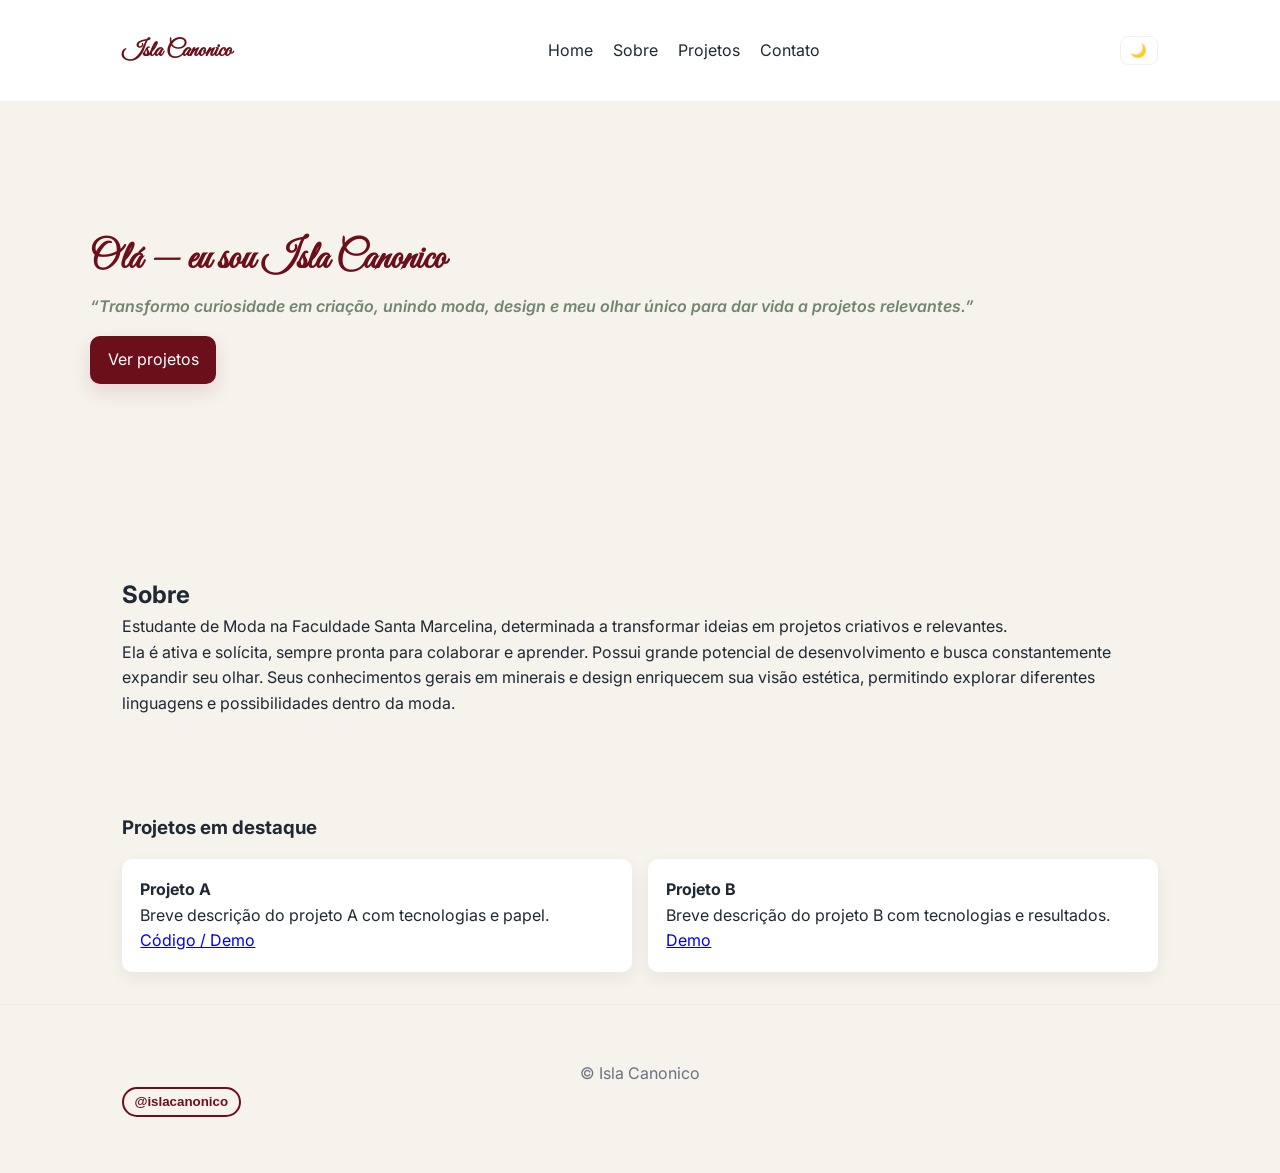
==== index.html @ e11f0430 "Move bio to Home only; remove bio from About" ====
<!doctype html>
<html lang="pt-BR">
<head>
  <meta charset="utf-8" />
  <meta name="viewport" content="width=device-width,initial-scale=1" />
  <title>Isla Canonico — Portfólio</title>
  <meta name="description" content="Portfólio de Isla Canonico — desenvolvo interfaces elegantes e experiências digitais." />
  <!-- Google Fonts: Great Vibes (titles) + Inter (body) -->
  <link rel="preconnect" href="https://fonts.googleapis.com">
  <link rel="preconnect" href="https://fonts.gstatic.com" crossorigin>
  <link href="https://fonts.googleapis.com/css2?family=Great+Vibes&family=Inter:wght@300;400;600;700&display=swap" rel="stylesheet">
  <link rel="icon" href="/assets/images/favicon.svg" type="image/svg+xml">
  <link rel="stylesheet" href="css/style.css" />
</head>
<body>
  <header class="site-header">
    <div class="container">
      <h1 class="logo"><span class="brand-title">Isla Canonico</span></h1>
      <nav class="site-nav">
        <a href="index.html">Home</a>
        <a href="about.html">Sobre</a>
        <a href="projects.html">Projetos</a>
        <a href="contact.html">Contato</a>
      </nav>
      <div class="header-actions">
        <button id="theme-toggle" class="theme-toggle" aria-label="Alternar tema">🌙</button>
      </div>
    </div>
  </header>

  <main>
    <section class="hero section-bg--home">
      <div class="container hero-inner">
        <h2 class="hero-title">Olá — eu sou Isla Canonico</h2>
        <p class="hero-tagline">“Transformo curiosidade em criação, unindo moda, design e meu olhar único para dar vida a projetos relevantes.”</p>
        <a class="btn-primary" href="projects.html">Ver projetos</a>
      </div>
    </section>

    <!-- Bio moved to Home only -->
    <section class="home-bio container">
      <div class="about-inner">
        <h2>Sobre</h2>
        <p>Estudante de Moda na Faculdade Santa Marcelina, determinada a transformar ideias em projetos criativos e relevantes.</p>
        <p>Ela é ativa e solícita, sempre pronta para colaborar e aprender. Possui grande potencial de desenvolvimento e busca constantemente expandir seu olhar. Seus conhecimentos gerais em minerais e design enriquecem sua visão estética, permitindo explorar diferentes linguagens e possibilidades dentro da moda.</p>
      </div>
    </section>

    <section id="featured" class="container">
      <h3>Projetos em destaque</h3>
      <div class="grid">
        <article class="card">
          <h4>Projeto A</h4>
          <p>Breve descrição do projeto A com tecnologias e papel.</p>
          <p><a href="#">Código / Demo</a></p>
        </article>
        <article class="card">
          <h4>Projeto B</h4>
          <p>Breve descrição do projeto B com tecnologias e resultados.</p>
          <p><a href="#">Demo</a></p>
        </article>
      </div>
    </section>

  </main>

  <footer class="site-footer">
    <div class="container footer-inner">
      <div class="footer-left">
        <p>© Isla Canonico</p>
      </div>
      <div class="footer-right socials">
        <button class="ig-btn" data-username="islacanonico" aria-label="Abrir Instagram de Isla Canonico">@islacanonico</button>
      </div>
    </div>
  </footer>

  <div id="ig-toast" class="ig-toast" aria-hidden="true">Abrindo Instagram…</div>
  <script src="assets/js/ig-open.js"></script>
  <script src="assets/js/theme.js"></script>
</body>
</html>
---- css/style.css ----
/* Global styles for portfolio — paleta bordô, fontes Great Vibes (titles) + Inter (body) */
:root{
  --color-primary:#6B0F1A;        /* bordô principal */
  --color-primary-dark:#4D0A13;
  --color-primary-light:#8E2430;
  --color-accent:#C9A57A;         /* sepia warm */
  --color-sage:#8A9A7F;          /* plaid green (light) */
  --color-plaid-green:#71866E;   /* nova variação do verde extraído do xadrez */
  --color-olive:#6B7A63;
  --color-bg:#F6F2EC;            /* ivory */
  --color-card:#FFFFFF;
  --color-text:#1F2933;          /* charcoal */
  --radius:10px;
  --max-width:1100px;
  --transition:200ms ease;
}
/* dark theme variables (applied when .dark on html or body) */
.dark{
  --color-bg: #0B1113;
  --color-card: #0F1720;
  --color-text: #E8ECEB;
  --color-primary: #8E2430; /* slightly lighter bordô for contrast on dark */
}
*{box-sizing:border-box;margin:0;padding:0}
html,body{height:100%}
body{font-family:Inter,system-ui,Arial,sans-serif;background:var(--color-bg);color:var(--color-text);line-height:1.6;transition:background 220ms ease,color 220ms ease}
.container{max-width:var(--max-width);margin:0 auto;padding:2rem}
.site-header{background:var(--color-card);border-bottom:1px solid rgba(31,41,51,.06);transition:background 220ms ease}
.site-header .container{display:flex;align-items:center;justify-content:space-between}
.logo{font-size:1.15rem}
.brand-title{font-family:'Great Vibes', cursive;font-size:1.45rem;color:var(--color-primary);transition:color 220ms ease}
.site-nav a{margin-left:1rem;color:var(--color-text);text-decoration:none;position:relative;transition:color 180ms ease}
.site-nav a::after{content:'';position:absolute;left:0;bottom:-6px;width:0;height:2px;background:var(--color-primary);transition:width 180ms ease}
.site-nav a:hover::after{width:100%}
.header-actions{display:flex;align-items:center;gap:.6rem}
.theme-toggle{background:transparent;border:1px solid rgba(0,0,0,.06);padding:.35rem .6rem;border-radius:8px;cursor:pointer}
.theme-toggle:hover{transform:translateY(-2px)}
.hero{padding:4rem 0;text-align:left}
.hero-inner{padding:4rem 0}
.hero-title{font-family:'Great Vibes',cursive;font-size:2.35rem;margin-bottom:.25rem;color:var(--color-primary)}
.hero-lead{max-width:58ch;color:rgba(31,41,51,.9);margin-bottom:1rem}
.hero-tagline{font-style:italic;color:var(--color-plaid-green);margin-bottom:1rem;font-weight:600}
.btn-primary{background:var(--color-primary);color:#fff;padding:.7rem 1.1rem;border-radius:10px;border:0;cursor:pointer;transition:background var(--transition),transform var(--transition);display:inline-block;text-decoration:none;box-shadow:0 8px 20px rgba(107,15,26,.12)}
.btn-primary:hover{background:var(--color-primary-dark);transform:translateY(-2px)}
.about-inner, .projects-list, .contact-inner{padding:2rem 0}
.grid{display:grid;grid-template-columns:repeat(auto-fit,minmax(220px,1fr));gap:1rem;margin-top:1rem}
.card{background:var(--color-card);padding:1.15rem;border-radius:var(--radius);box-shadow:0 6px 18px rgba(15,23,35,.06);transition:transform 220ms ease,box-shadow 220ms ease}
.card:hover{transform:translateY(-6px);box-shadow:0 18px 36px rgba(15,23,35,.12)}
.site-footer{padding:1.5rem 0;text-align:center;color:#6b7280;border-top:1px solid rgba(31,41,51,.04)}

/* Social / Instagram button */
.socials{display:flex;align-items:center;gap:0.75rem}
.ig-btn{background:transparent;border:2px solid var(--color-primary);color:var(--color-primary);padding:.35rem .65rem;border-radius:999px;font-weight:600;cursor:pointer;transition:all var(--transition)}
.ig-btn:hover{background:var(--color-primary);color:#fff;transform:translateY(-2px)}
.ig-toast{position:fixed;left:50%;bottom:6%;transform:translateX(-50%) translateY(10px);background:rgba(31,41,51,.95);color:#fff;padding:.6rem 1rem;border-radius:999px;opacity:0;pointer-events:none;transition:opacity 180ms ease,transform 180ms ease}
.ig-toast.show{opacity:1;transform:translateX(-50%) translateY(0)}

/* Backgrounds mapped to pages */
.section-bg--home{
  background-image:
    linear-gradient(rgba(246,242,236,0.72), rgba(246,242,236,0.72)),
    url('assets/images/xadrez.jpg');
  background-size:cover;
  background-position:center;
}
.section-bg--about{
  background-image:
    linear-gradient(rgba(246,242,236,0.86), rgba(246,242,236,0.86)),
    url('assets/images/toile.jpg');
  background-size:cover;
  background-position:center;
}
.site-header--stripe, .site-footer--stripe{
  background-image:
    linear-gradient(rgba(255,255,255,0.92), rgba(255,255,255,0.92)),
    url('assets/images/listras.jpg');
  background-repeat:repeat-x;
  background-size:auto 48px;
  background-position:center;
}

/* Slight overlay header variant for about page */
.site-header--overlay{background:transparent;color:var(--color-text)}

@media (max-width:640px){
  .site-header .container{flex-direction:column;gap:.75rem}
  .hero-title{font-size:1.6rem}
}

/* Accessibility: reduced motion */
@media (prefers-reduced-motion:reduce){
  .btn-primary,.ig-btn,.card{transition:none;transform:none}
}
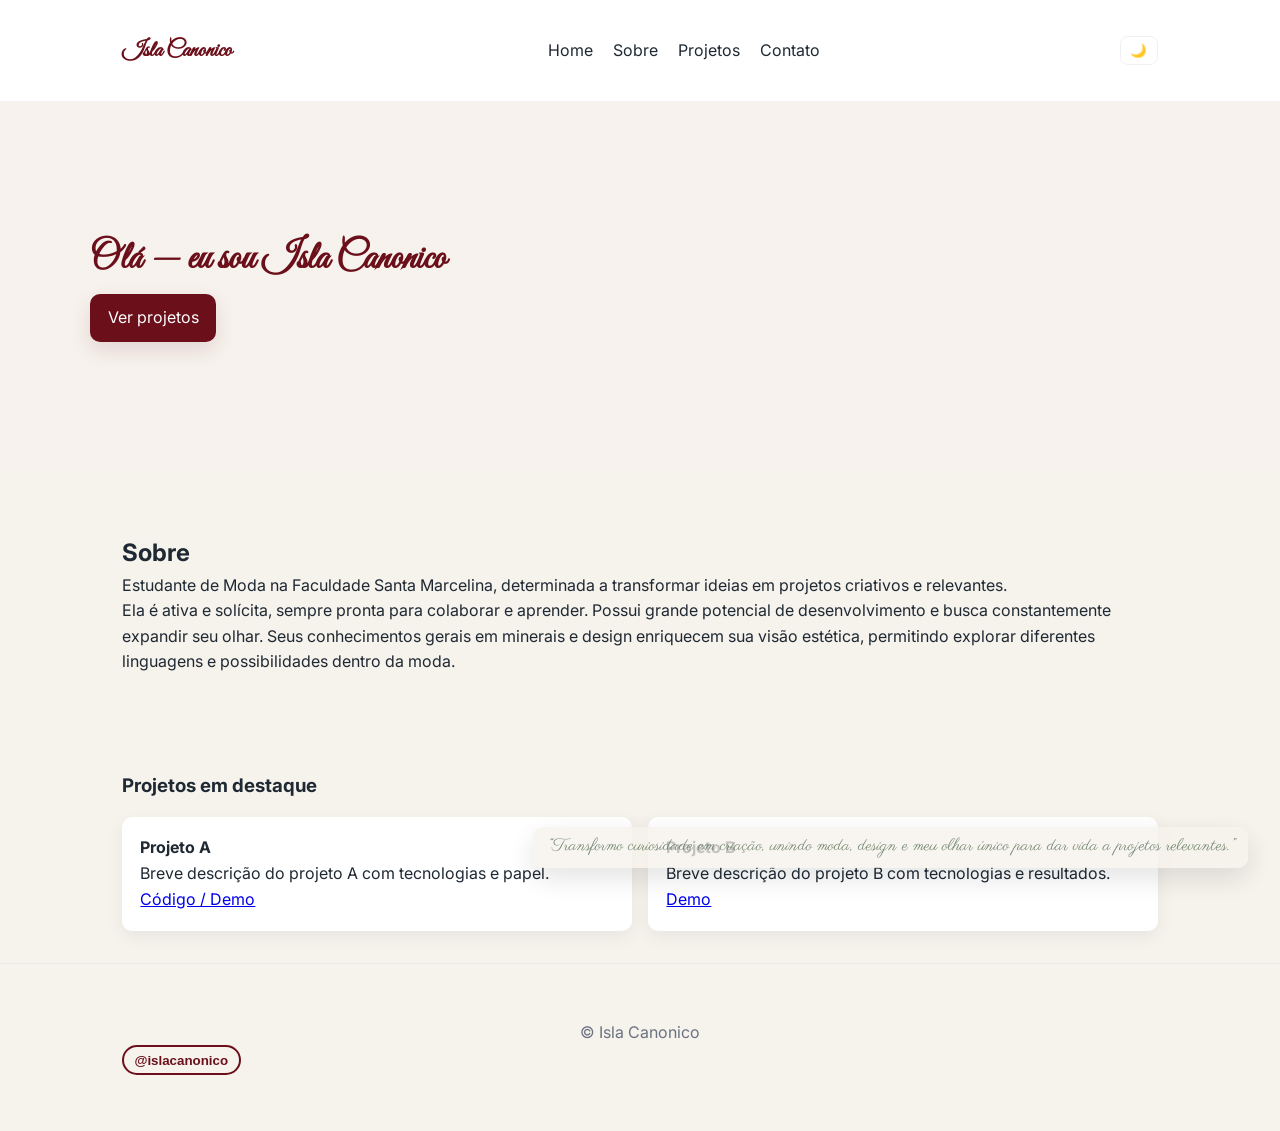
==== commit 9887f3fc: "UI: floating creative tagline (Parisienne font) on Home; update fonts and CSS" ====
--- a/index.html
+++ b/index.html
@@ -5,10 +5,10 @@
   <meta name="viewport" content="width=device-width,initial-scale=1" />
   <title>Isla Canonico — Portfólio</title>
   <meta name="description" content="Portfólio de Isla Canonico — desenvolvo interfaces elegantes e experiências digitais." />
-  <!-- Google Fonts: Great Vibes (titles) + Inter (body) -->
+  <!-- Google Fonts: Great Vibes (titles) + Parisienne (floating tagline) + Inter (body) -->
   <link rel="preconnect" href="https://fonts.googleapis.com">
   <link rel="preconnect" href="https://fonts.gstatic.com" crossorigin>
-  <link href="https://fonts.googleapis.com/css2?family=Great+Vibes&family=Inter:wght@300;400;600;700&display=swap" rel="stylesheet">
+  <link href="https://fonts.googleapis.com/css2?family=Great+Vibes&family=Parisienne&family=Inter:wght@300;400;600;700&display=swap" rel="stylesheet">
   <link rel="icon" href="/assets/images/favicon.svg" type="image/svg+xml">
   <link rel="stylesheet" href="css/style.css" />
 </head>
@@ -32,7 +32,6 @@
     <section class="hero section-bg--home">
       <div class="container hero-inner">
         <h2 class="hero-title">Olá — eu sou Isla Canonico</h2>
-        <p class="hero-tagline">“Transformo curiosidade em criação, unindo moda, design e meu olhar único para dar vida a projetos relevantes.”</p>
         <a class="btn-primary" href="projects.html">Ver projetos</a>
       </div>
     </section>
@@ -75,6 +74,9 @@
     </div>
   </footer>
 
+  <!-- Floating creative tagline only on Home -->
+  <div class="floating-tagline" aria-hidden="false">“Transformo curiosidade em criação, unindo moda, design e meu olhar único para dar vida a projetos relevantes.”</div>
+
   <div id="ig-toast" class="ig-toast" aria-hidden="true">Abrindo Instagram…</div>
   <script src="assets/js/ig-open.js"></script>
   <script src="assets/js/theme.js"></script>
--- a/css/style.css
+++ b/css/style.css
@@ -1,4 +1,4 @@
-/* Global styles for portfolio — paleta bordô, fontes Great Vibes (titles) + Inter (body) */
+/* Global styles for portfolio — paleta bordô, fontes Great Vibes (titles) + Parisienne (floating tagline) + Inter (body) */
 :root{
   --color-primary:#6B0F1A;        /* bordô principal */
   --color-primary-dark:#4D0A13;
@@ -55,6 +55,29 @@
 .ig-toast{position:fixed;left:50%;bottom:6%;transform:translateX(-50%) translateY(10px);background:rgba(31,41,51,.95);color:#fff;padding:.6rem 1rem;border-radius:999px;opacity:0;pointer-events:none;transition:opacity 180ms ease,transform 180ms ease}
 .ig-toast.show{opacity:1;transform:translateX(-50%) translateY(0)}
 
+/* Floating creative tagline (bottom-right on Home) */
+.floating-tagline{
+  position:fixed;
+  right:2rem;
+  bottom:2rem;
+  font-family:'Parisienne', cursive;
+  font-size:1.05rem;
+  color:var(--color-plaid-green);
+  background:rgba(246,242,236,0.78);
+  padding:.45rem .9rem;
+  border-radius:10px;
+  box-shadow:0 10px 30px rgba(15,23,35,.12);
+  transition:transform 260ms var(--transition),opacity 260ms ease;
+  opacity:0.98;
+  z-index:40;
+}
+.floating-tagline:hover{transform:translateY(-6px) rotate(-1deg)}
+
+/* Slightly smaller on mobile and inset so it doesn't cover content */
+@media (max-width:640px){
+  .floating-tagline{right:.85rem;bottom:1rem;font-size:.95rem;padding:.35rem .7rem;border-radius:8px}
+}
+
 /* Backgrounds mapped to pages */
 .section-bg--home{
   background-image:
@@ -89,5 +112,5 @@
 
 /* Accessibility: reduced motion */
 @media (prefers-reduced-motion:reduce){
-  .btn-primary,.ig-btn,.card{transition:none;transform:none}
+  .btn-primary,.ig-btn,.card,.floating-tagline{transition:none;transform:none}
 }
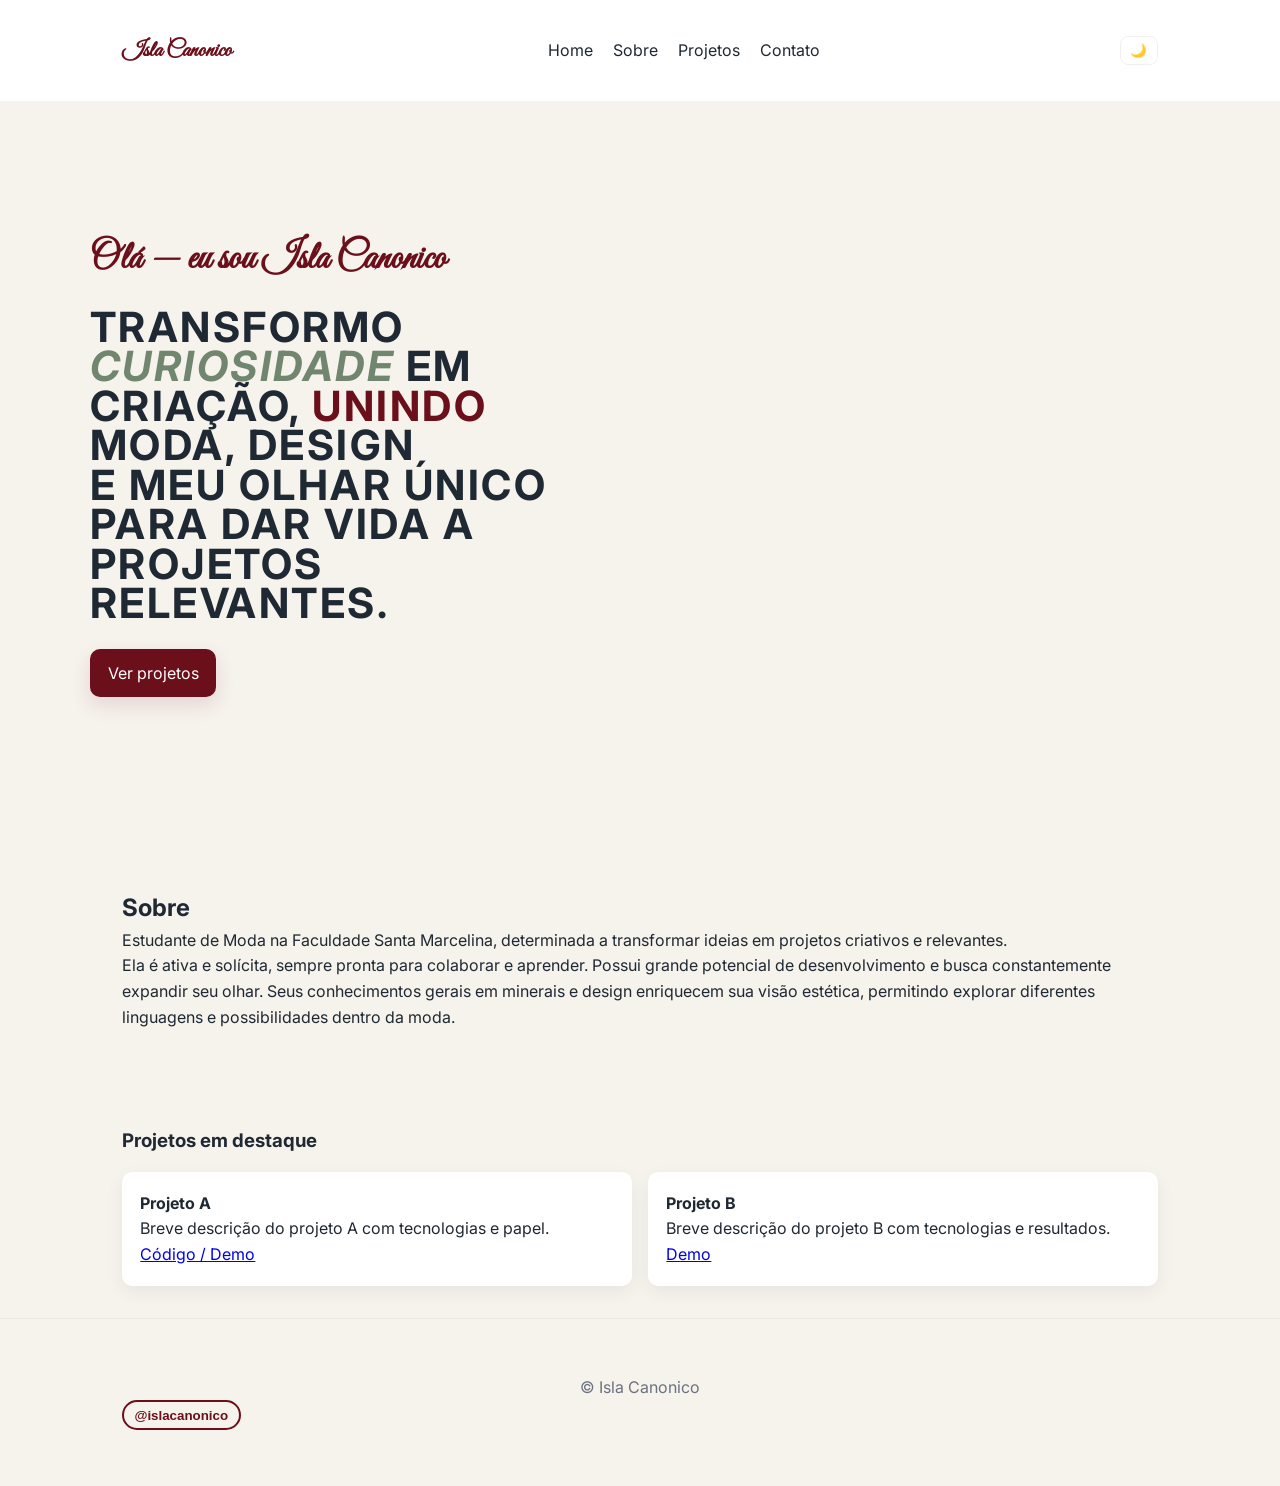
==== commit 0dd92b11: "Layout: move impact phrase into hero (stacked lines), remove floating element and style block" ====
--- a/index.html
+++ b/index.html
@@ -31,8 +31,22 @@
   <main>
     <section class="hero section-bg--home">
       <div class="container hero-inner">
-        <h2 class="hero-title">Olá — eu sou Isla Canonico</h2>
-        <a class="btn-primary" href="projects.html">Ver projetos</a>
+        <div class="hero-left">
+          <h2 class="hero-title">Olá — eu sou Isla Canonico</h2>
+
+          <!-- Impact phrase block (inline within hero, not fixed) -->
+          <div class="impact-block" aria-label="Frase de efeito">
+            <div class="impact-line">Transformo</div>
+            <div class="impact-line"><span class="impact-em">curiosidade</span> em</div>
+            <div class="impact-line">criação, <span class="impact-accent">unindo</span></div>
+            <div class="impact-line">moda, design</div>
+            <div class="impact-line">e meu olhar único</div>
+            <div class="impact-line">para dar vida a projetos</div>
+            <div class="impact-line">relevantes.</div>
+          </div>
+
+          <a class="btn-primary" href="projects.html">Ver projetos</a>
+        </div>
       </div>
     </section>
 
@@ -74,9 +88,6 @@
     </div>
   </footer>
 
-  <!-- Floating creative tagline only on Home -->
-  <div class="floating-tagline" aria-hidden="false">“Transformo curiosidade em criação, unindo moda, design e meu olhar único para dar vida a projetos relevantes.”</div>
-
   <div id="ig-toast" class="ig-toast" aria-hidden="true">Abrindo Instagram…</div>
   <script src="assets/js/ig-open.js"></script>
   <script src="assets/js/theme.js"></script>
--- a/css/style.css
+++ b/css/style.css
@@ -37,9 +37,20 @@
 .theme-toggle:hover{transform:translateY(-2px)}
 .hero{padding:4rem 0;text-align:left}
 .hero-inner{padding:4rem 0}
+.hero-left{max-width:54ch}
 .hero-title{font-family:'Great Vibes',cursive;font-size:2.35rem;margin-bottom:.25rem;color:var(--color-primary)}
 .hero-lead{max-width:58ch;color:rgba(31,41,51,.9);margin-bottom:1rem}
 .hero-tagline{font-style:italic;color:var(--color-plaid-green);margin-bottom:1rem;font-weight:600}
+
+/* Impact phrase block (stacked large lines similar to reference) */
+.impact-block{margin:1.1rem 0 1.6rem 0}
+.impact-line{font-family:Inter, system-ui, Arial, sans-serif; font-weight:700; text-transform:uppercase; letter-spacing:0.06em; line-height:0.95; font-size:clamp(1.05rem, 4vw, 2.6rem); color:var(--color-text);}
+.impact-em{color:var(--color-plaid-green); font-style:italic; font-weight:700}
+.impact-accent{color:var(--color-primary);}
+
+/* Ensure the block doesn't overflow hero or other pages */
+.section-bg--home .hero-inner{position:relative; z-index:2}
+
 .btn-primary{background:var(--color-primary);color:#fff;padding:.7rem 1.1rem;border-radius:10px;border:0;cursor:pointer;transition:background var(--transition),transform var(--transition);display:inline-block;text-decoration:none;box-shadow:0 8px 20px rgba(107,15,26,.12)}
 .btn-primary:hover{background:var(--color-primary-dark);transform:translateY(-2px)}
 .about-inner, .projects-list, .contact-inner{padding:2rem 0}
@@ -54,29 +65,6 @@
 .ig-btn:hover{background:var(--color-primary);color:#fff;transform:translateY(-2px)}
 .ig-toast{position:fixed;left:50%;bottom:6%;transform:translateX(-50%) translateY(10px);background:rgba(31,41,51,.95);color:#fff;padding:.6rem 1rem;border-radius:999px;opacity:0;pointer-events:none;transition:opacity 180ms ease,transform 180ms ease}
 .ig-toast.show{opacity:1;transform:translateX(-50%) translateY(0)}
-
-/* Floating creative tagline (bottom-right on Home) */
-.floating-tagline{
-  position:fixed;
-  right:2rem;
-  bottom:2rem;
-  font-family:'Parisienne', cursive;
-  font-size:1.05rem;
-  color:var(--color-plaid-green);
-  background:rgba(246,242,236,0.78);
-  padding:.45rem .9rem;
-  border-radius:10px;
-  box-shadow:0 10px 30px rgba(15,23,35,.12);
-  transition:transform 260ms var(--transition),opacity 260ms ease;
-  opacity:0.98;
-  z-index:40;
-}
-.floating-tagline:hover{transform:translateY(-6px) rotate(-1deg)}
-
-/* Slightly smaller on mobile and inset so it doesn't cover content */
-@media (max-width:640px){
-  .floating-tagline{right:.85rem;bottom:1rem;font-size:.95rem;padding:.35rem .7rem;border-radius:8px}
-}
 
 /* Backgrounds mapped to pages */
 .section-bg--home{
@@ -108,9 +96,10 @@
 @media (max-width:640px){
   .site-header .container{flex-direction:column;gap:.75rem}
   .hero-title{font-size:1.6rem}
+  .impact-line{font-size:1rem}
 }
 
 /* Accessibility: reduced motion */
 @media (prefers-reduced-motion:reduce){
-  .btn-primary,.ig-btn,.card,.floating-tagline{transition:none;transform:none}
+  .btn-primary,.ig-btn,.card{transition:none;transform:none}
 }
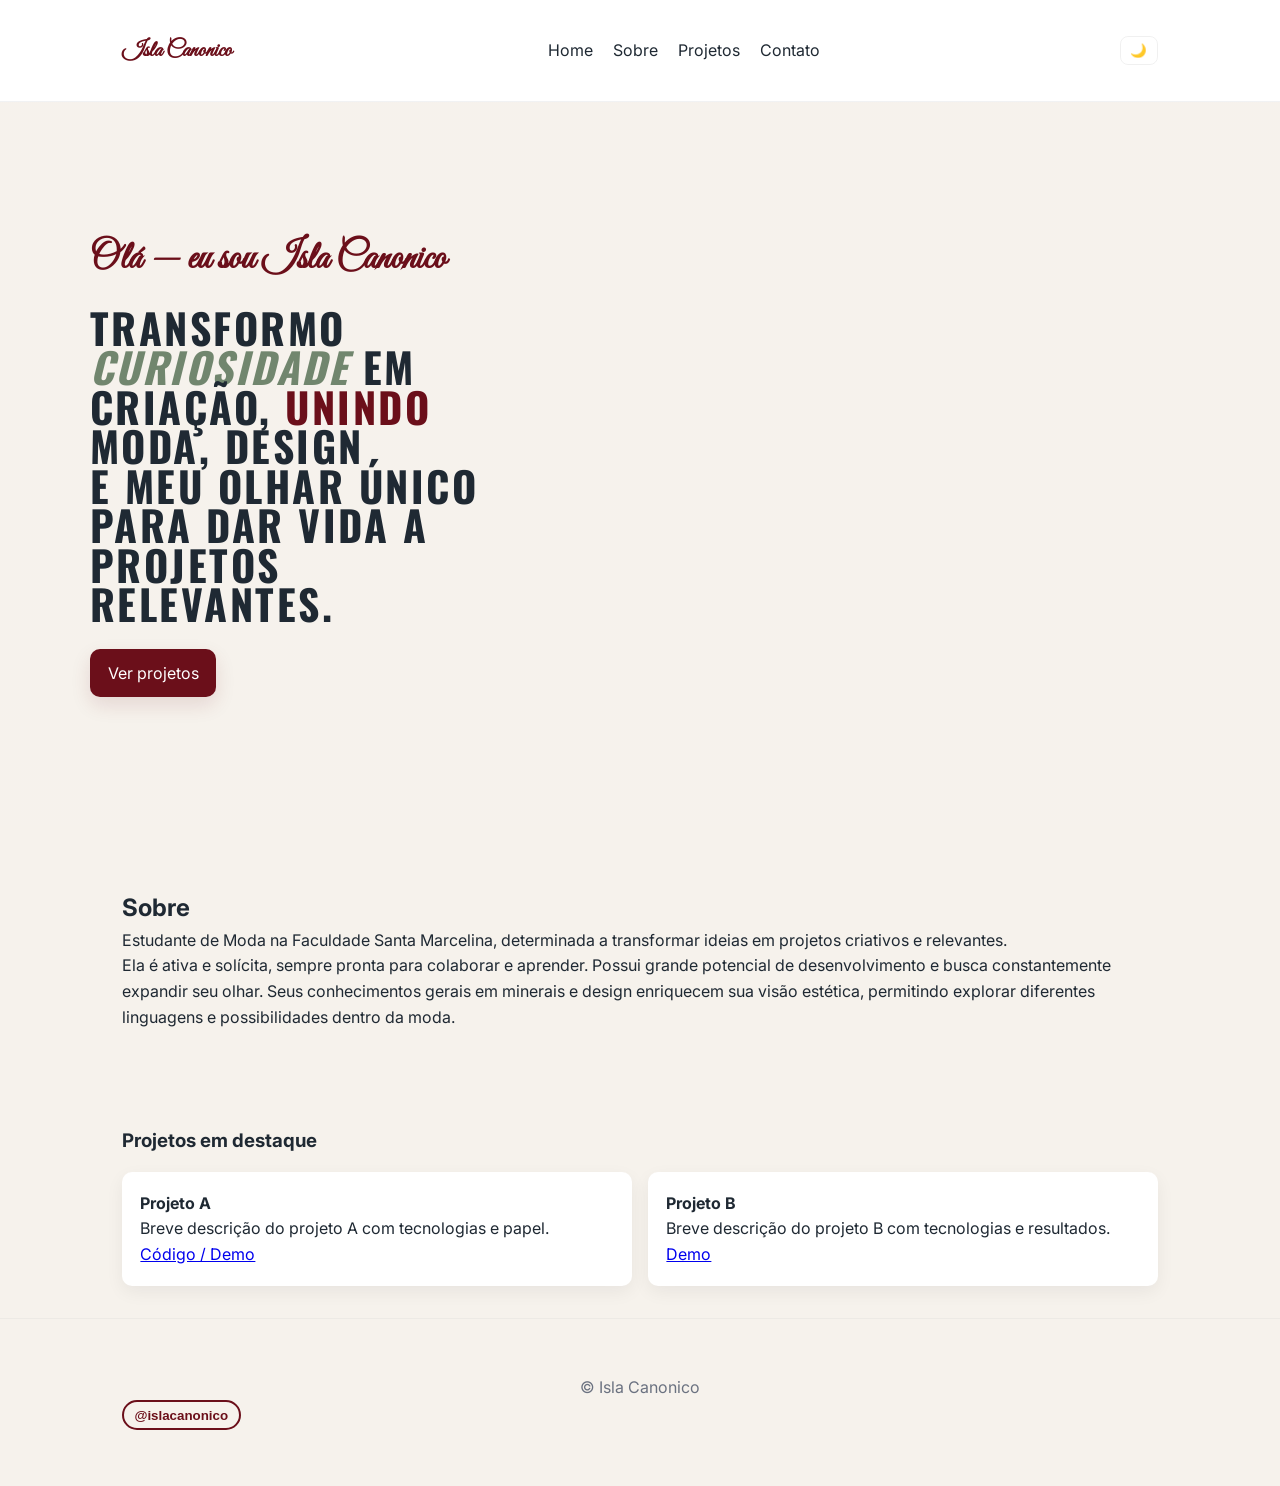
==== commit 39fc0bb3: "Add slide+fade animation for impact phrase (Oswald font + IntersectionObserver)" ====
--- a/index.html
+++ b/index.html
@@ -5,10 +5,10 @@
   <meta name="viewport" content="width=device-width,initial-scale=1" />
   <title>Isla Canonico — Portfólio</title>
   <meta name="description" content="Portfólio de Isla Canonico — desenvolvo interfaces elegantes e experiências digitais." />
-  <!-- Google Fonts: Great Vibes (titles) + Parisienne (floating tagline) + Inter (body) -->
+  <!-- Google Fonts: Great Vibes (titles) + Parisienne + Oswald (impact) + Inter (body) -->
   <link rel="preconnect" href="https://fonts.googleapis.com">
   <link rel="preconnect" href="https://fonts.gstatic.com" crossorigin>
-  <link href="https://fonts.googleapis.com/css2?family=Great+Vibes&family=Parisienne&family=Inter:wght@300;400;600;700&display=swap" rel="stylesheet">
+  <link href="https://fonts.googleapis.com/css2?family=Great+Vibes&family=Parisienne&family=Oswald:wght@400;600;700&family=Inter:wght@300;400;600;700&display=swap" rel="stylesheet">
   <link rel="icon" href="/assets/images/favicon.svg" type="image/svg+xml">
   <link rel="stylesheet" href="css/style.css" />
 </head>
@@ -34,7 +34,7 @@
         <div class="hero-left">
           <h2 class="hero-title">Olá — eu sou Isla Canonico</h2>
 
-          <!-- Impact phrase block (inline within hero, not fixed) -->
+          <!-- Impact phrase block (inline within hero, animated on enter) -->
           <div class="impact-block" aria-label="Frase de efeito">
             <div class="impact-line">Transformo</div>
             <div class="impact-line"><span class="impact-em">curiosidade</span> em</div>
@@ -89,7 +89,8 @@
   </footer>
 
   <div id="ig-toast" class="ig-toast" aria-hidden="true">Abrindo Instagram…</div>
-  <script src="assets/js/ig-open.js"></script>
-  <script src="assets/js/theme.js"></script>
+  <script src="assets/js/ig-open.js" defer></script>
+  <script src="assets/js/impact-anim.js" defer></script>
+  <script src="assets/js/theme.js" defer></script>
 </body>
 </html>
--- a/css/style.css
+++ b/css/style.css
@@ -1,4 +1,4 @@
-/* Global styles for portfolio — paleta bordô, fontes Great Vibes (titles) + Parisienne (floating tagline) + Inter (body) */
+/* Global styles for portfolio — paleta bordô, fontes Great Vibes (titles) + Parisienne + Oswald (impact) + Inter (body) */
 :root{
   --color-primary:#6B0F1A;        /* bordô principal */
   --color-primary-dark:#4D0A13;
@@ -44,8 +44,9 @@
 
 /* Impact phrase block (stacked large lines similar to reference) */
 .impact-block{margin:1.1rem 0 1.6rem 0}
-.impact-line{font-family:Inter, system-ui, Arial, sans-serif; font-weight:700; text-transform:uppercase; letter-spacing:0.06em; line-height:0.95; font-size:clamp(1.05rem, 4vw, 2.6rem); color:var(--color-text);}
-.impact-em{color:var(--color-plaid-green); font-style:italic; font-weight:700}
+.impact-line{font-family:'Oswald', Inter, system-ui, Arial, sans-serif; font-weight:700; text-transform:uppercase; letter-spacing:0.06em; line-height:0.95; font-size:clamp(1.05rem, 4vw, 2.6rem); color:var(--color-text); transform:translateY(18px); opacity:0;}
+.impact-line.in-view{transform:translateY(0); opacity:1}
+.impact-em{color:var(--Color-plaid-green); color:var(--color-plaid-green); font-style:italic; font-weight:700}
 .impact-accent{color:var(--color-primary);}
 
 /* Ensure the block doesn't overflow hero or other pages */
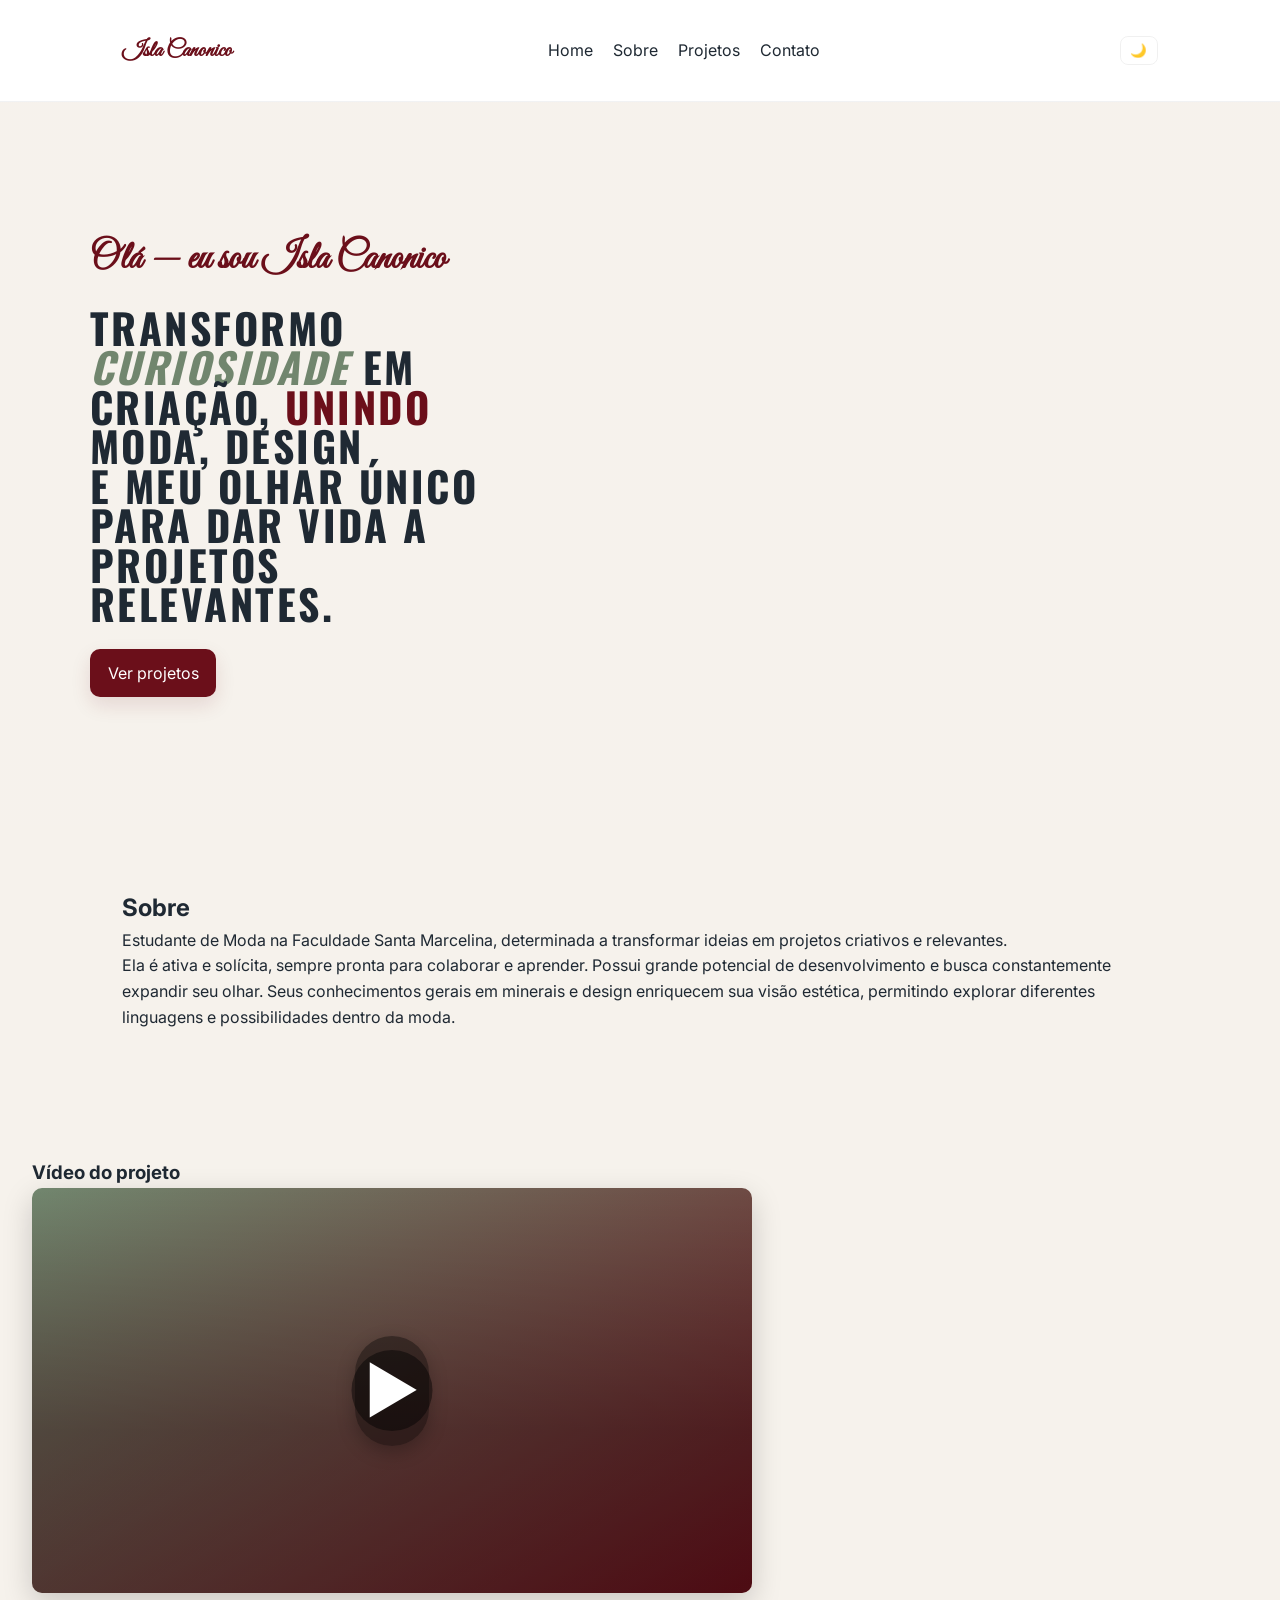
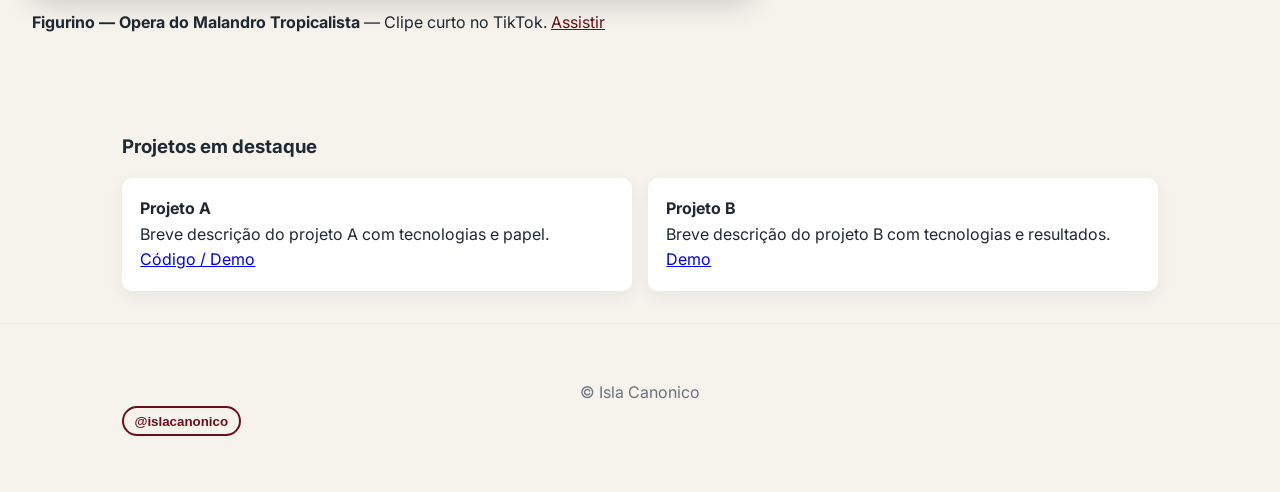
==== commit d8e1fe7c: "Add TikTok interactive video card + modal (embed lazy load)" ====
--- a/index.html
+++ b/index.html
@@ -59,6 +59,18 @@
       </div>
     </section>
 
+    <!-- Project video card (interactive) -->
+    <section id="project-video" class="container project-video">
+      <h3>Vídeo do projeto</h3>
+      <div class="video-card" role="button" tabindex="0" aria-label="Abrir vídeo Figurino Opera do Malandro Tropicalista">
+        <img class="video-poster" src="/assets/images/video-poster.svg" alt="Thumbnail do vídeo Figurino Opera do Malandro Tropicalista">
+        <div class="play-overlay" aria-hidden="true">
+          <span class="play-icon">►</span>
+        </div>
+      </div>
+      <p class="video-meta"><strong>Figurino — Opera do Malandro Tropicalista</strong> — Clipe curto no TikTok. <button class="btn-link open-video">Assistir</button></p>
+    </section>
+
     <section id="featured" class="container">
       <h3>Projetos em destaque</h3>
       <div class="grid">
@@ -88,9 +100,20 @@
     </div>
   </footer>
 
+  <!-- Modal (hidden until needed) -->
+  <div id="video-modal" class="video-modal" hidden>
+    <div class="video-modal__backdrop" data-close></div>
+    <div class="video-modal__inner" role="dialog" aria-modal="true" aria-label="Vídeo Figurino Opera do Malandro Tropicalista">
+      <button class="video-modal__close" aria-label="Fechar">✕</button>
+      <div id="video-embed-wrap" class="video-embed-wrap"></div>
+      <p class="video-credits">Abrir no <a href="https://vt.tiktok.com/ZSVSW5G87/" target="_blank" rel="noopener">TikTok</a></p>
+    </div>
+  </div>
+
   <div id="ig-toast" class="ig-toast" aria-hidden="true">Abrindo Instagram…</div>
   <script src="assets/js/ig-open.js" defer></script>
   <script src="assets/js/impact-anim.js" defer></script>
+  <script src="assets/js/video-embed.js" defer></script>
   <script src="assets/js/theme.js" defer></script>
 </body>
 </html>
--- a/css/style.css
+++ b/css/style.css
@@ -67,6 +67,23 @@
 .ig-toast{position:fixed;left:50%;bottom:6%;transform:translateX(-50%) translateY(10px);background:rgba(31,41,51,.95);color:#fff;padding:.6rem 1rem;border-radius:999px;opacity:0;pointer-events:none;transition:opacity 180ms ease,transform 180ms ease}
 .ig-toast.show{opacity:1;transform:translateX(-50%) translateY(0)}
 
+/* Project video card (interactive) */
+.project-video{margin:2rem 0;text-align:left}
+.video-card{position:relative;display:inline-block;width:min(720px,100%);cursor:pointer;border-radius:10px;overflow:hidden;box-shadow:0 10px 30px rgba(0,0,0,.18)}
+.video-poster{display:block;width:100%;height:auto;object-fit:cover;background:#f4f0ea}
+.play-overlay{position:absolute;inset:0;display:flex;align-items:center;justify-content:center;background:linear-gradient(180deg, rgba(0,0,0,0) 0%, rgba(0,0,0,.28) 60%)}
+.play-icon{font-size:3.8rem;color:#fff;padding:.4rem .6rem;border-radius:999px;background:rgba(0,0,0,.4);box-shadow:0 6px 18px rgba(0,0,0,.25)}
+.video-meta{margin-top:.6rem;color:var(--color-text)}
+.btn-link{background:none;border:0;color:var(--color-primary);cursor:pointer;text-decoration:underline;padding:0;font:inherit}
+
+/* modal */
+.video-modal{position:fixed;inset:0;display:flex;align-items:center;justify-content:center;padding:2rem;z-index:10000}
+.video-modal[hidden]{display:none}
+.video-modal__backdrop{position:absolute;inset:0;background:rgba(0,0,0,.6)}
+.video-modal__inner{position:relative;max-width:940px;width:100%;z-index:10001;background:var(--color-card);border-radius:8px;padding:1rem}
+.video-embed-wrap iframe, .video-embed-wrap blockquote{width:100%;height:560px}
+@media(max-width:720px){ .video-embed-wrap iframe, .video-embed-wrap blockquote{height:56vw} }
+
 /* Backgrounds mapped to pages */
 .section-bg--home{
   background-image:
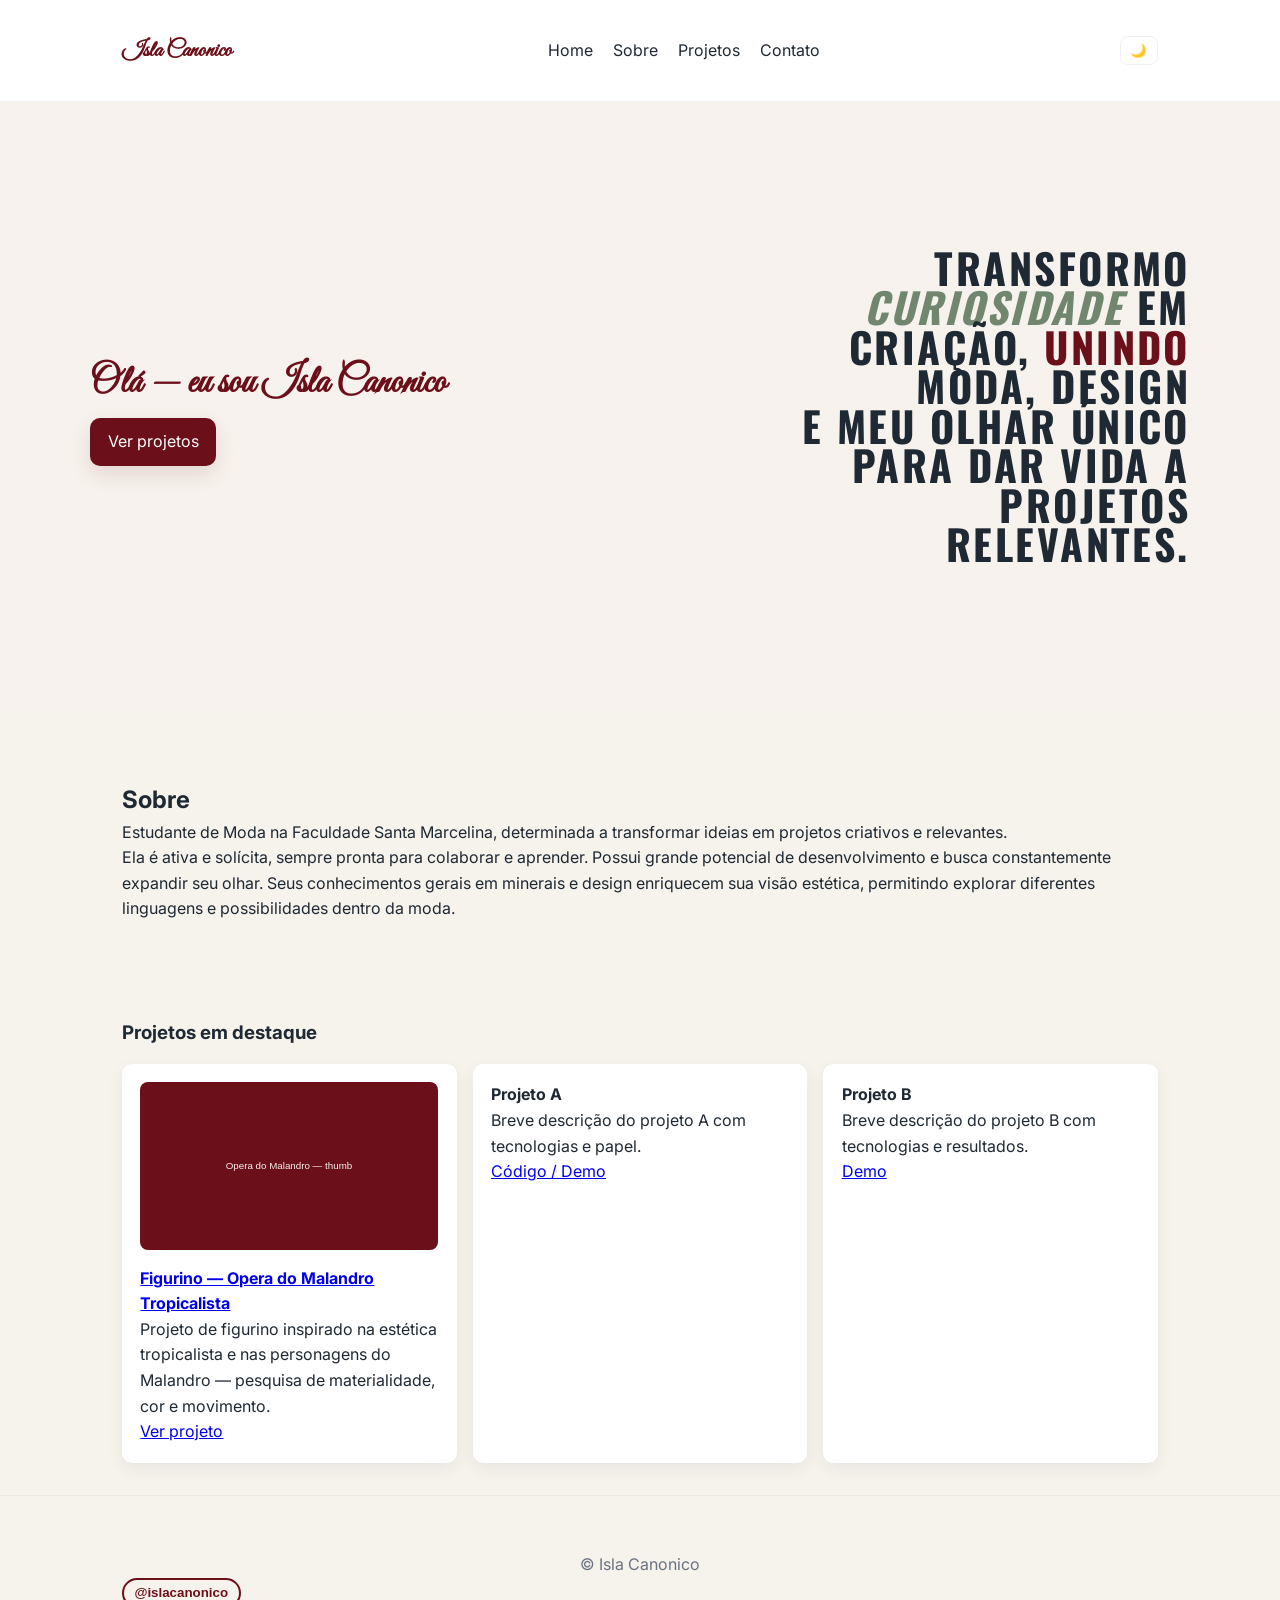
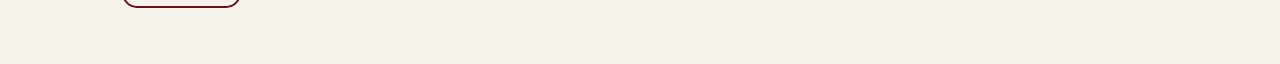
==== commit 19cc0c05: "Move impact phrase to right column on Home, remove home video, add Opera project to featured, move v" ====
--- a/index.html
+++ b/index.html
@@ -34,7 +34,11 @@
         <div class="hero-left">
           <h2 class="hero-title">Olá — eu sou Isla Canonico</h2>
 
-          <!-- Impact phrase block (inline within hero, animated on enter) -->
+          <a class="btn-primary" href="projects.html">Ver projetos</a>
+        </div>
+
+        <div class="hero-right">
+          <!-- Impact phrase block moved to the right to balance layout -->
           <div class="impact-block" aria-label="Frase de efeito">
             <div class="impact-line">Transformo</div>
             <div class="impact-line"><span class="impact-em">curiosidade</span> em</div>
@@ -44,9 +48,8 @@
             <div class="impact-line">para dar vida a projetos</div>
             <div class="impact-line">relevantes.</div>
           </div>
+        </div>
 
-          <a class="btn-primary" href="projects.html">Ver projetos</a>
-        </div>
       </div>
     </section>
 
@@ -59,21 +62,19 @@
       </div>
     </section>
 
-    <!-- Project video card (interactive) -->
-    <section id="project-video" class="container project-video">
-      <h3>Vídeo do projeto</h3>
-      <div class="video-card" role="button" tabindex="0" aria-label="Abrir vídeo Figurino Opera do Malandro Tropicalista">
-        <img class="video-poster" src="/assets/images/video-poster.svg" alt="Thumbnail do vídeo Figurino Opera do Malandro Tropicalista">
-        <div class="play-overlay" aria-hidden="true">
-          <span class="play-icon">►</span>
-        </div>
-      </div>
-      <p class="video-meta"><strong>Figurino — Opera do Malandro Tropicalista</strong> — Clipe curto no TikTok. <button class="btn-link open-video">Assistir</button></p>
-    </section>
+    <!-- Project video removed from Home per request; the video is available on the dedicated project page -->
 
     <section id="featured" class="container">
       <h3>Projetos em destaque</h3>
       <div class="grid">
+        <article class="card">
+          <a href="opera-do-malandro.html">
+            <img src="/assets/images/opera-thumb.svg" alt="Figurino Opera do Malandro Tropicalista" style="width:100%;border-radius:8px;margin-bottom:.5rem;" />
+            <h4>Figurino — Opera do Malandro Tropicalista</h4>
+          </a>
+          <p>Projeto de figurino inspirado na estética tropicalista e nas personagens do Malandro — pesquisa de materialidade, cor e movimento.</p>
+          <p><a href="opera-do-malandro.html">Ver projeto</a></p>
+        </article>
         <article class="card">
           <h4>Projeto A</h4>
           <p>Breve descrição do projeto A com tecnologias e papel.</p>
@@ -100,20 +101,9 @@
     </div>
   </footer>
 
-  <!-- Modal (hidden until needed) -->
-  <div id="video-modal" class="video-modal" hidden>
-    <div class="video-modal__backdrop" data-close></div>
-    <div class="video-modal__inner" role="dialog" aria-modal="true" aria-label="Vídeo Figurino Opera do Malandro Tropicalista">
-      <button class="video-modal__close" aria-label="Fechar">✕</button>
-      <div id="video-embed-wrap" class="video-embed-wrap"></div>
-      <p class="video-credits">Abrir no <a href="https://vt.tiktok.com/ZSVSW5G87/" target="_blank" rel="noopener">TikTok</a></p>
-    </div>
-  </div>
-
   <div id="ig-toast" class="ig-toast" aria-hidden="true">Abrindo Instagram…</div>
   <script src="assets/js/ig-open.js" defer></script>
   <script src="assets/js/impact-anim.js" defer></script>
-  <script src="assets/js/video-embed.js" defer></script>
   <script src="assets/js/theme.js" defer></script>
 </body>
 </html>
--- a/css/style.css
+++ b/css/style.css
@@ -58,11 +58,11 @@
 .grid{display:grid;grid-template-columns:repeat(auto-fit,minmax(220px,1fr));gap:1rem;margin-top:1rem}
 .card{background:var(--color-card);padding:1.15rem;border-radius:var(--radius);box-shadow:0 6px 18px rgba(15,23,35,.06);transition:transform 220ms ease,box-shadow 220ms ease}
 .card:hover{transform:translateY(-6px);box-shadow:0 18px 36px rgba(15,23,35,.12)}
-.site-footer{padding:1.5rem 0;text-align:center;color:#6b7280;border-top:1px solid rgba(31,41,51,.04)}
+.site-footer{Padding:1.5rem 0;text-align:center;color:#6b7280;border-top:1px solid rgba(31,41,51,.04)}
 
 /* Social / Instagram button */
 .socials{display:flex;align-items:center;gap:0.75rem}
-.ig-btn{background:transparent;border:2px solid var(--color-primary);color:var(--color-primary);padding:.35rem .65rem;border-radius:999px;font-weight:600;cursor:pointer;transition:all var(--transition)}
+.ig-btn{background:transparent;border:2px solid var(--color-primary);color:var(--color-primary);padding:.35rem .65rem;border-radius:999px;font-weight:600;cursor:pointer;transition:all var(--transition);display:inline-flex;align-items:center;gap:.5rem;text-decoration:none}
 .ig-btn:hover{background:var(--color-primary);color:#fff;transform:translateY(-2px)}
 .ig-toast{position:fixed;left:50%;bottom:6%;transform:translateX(-50%) translateY(10px);background:rgba(31,41,51,.95);color:#fff;padding:.6rem 1rem;border-radius:999px;opacity:0;pointer-events:none;transition:opacity 180ms ease,transform 180ms ease}
 .ig-toast.show{opacity:1;transform:translateX(-50%) translateY(0)}
@@ -111,6 +111,16 @@
 /* Slight overlay header variant for about page */
 .site-header--overlay{background:transparent;color:var(--color-text)}
 
+/* New layout: hero two-column */
+.hero-inner{display:flex;align-items:center;gap:2rem;padding:4rem 0}
+.hero-left{flex:1}
+.hero-right{flex:1;text-align:right}
+
+@media (max-width:880px){
+  .hero-inner{flex-direction:column;text-align:center}
+  .hero-right{text-align:center}
+}
+
 @media (max-width:640px){
   .site-header .container{flex-direction:column;gap:.75rem}
   .hero-title{font-size:1.6rem}
@@ -121,3 +131,9 @@
 @media (prefers-reduced-motion:reduce){
   .btn-primary,.ig-btn,.card{transition:none;transform:none}
 }
+
+/* Icons inside .ig-btn and contact list styling */
+.ig-btn svg{width:1.05em;height:1.05em;vertical-align:middle;fill:currentColor}
+.contact-list a{display:inline-flex;align-items:center;gap:.5rem;padding:.45rem .8rem;border-radius:999px}
+.contact-list .ig-btn{border:2px solid var(--color-primary);color:var(--color-primary);background:transparent}
+.contact-list .ig-btn:hover{background:var(--color-primary);color:#fff}
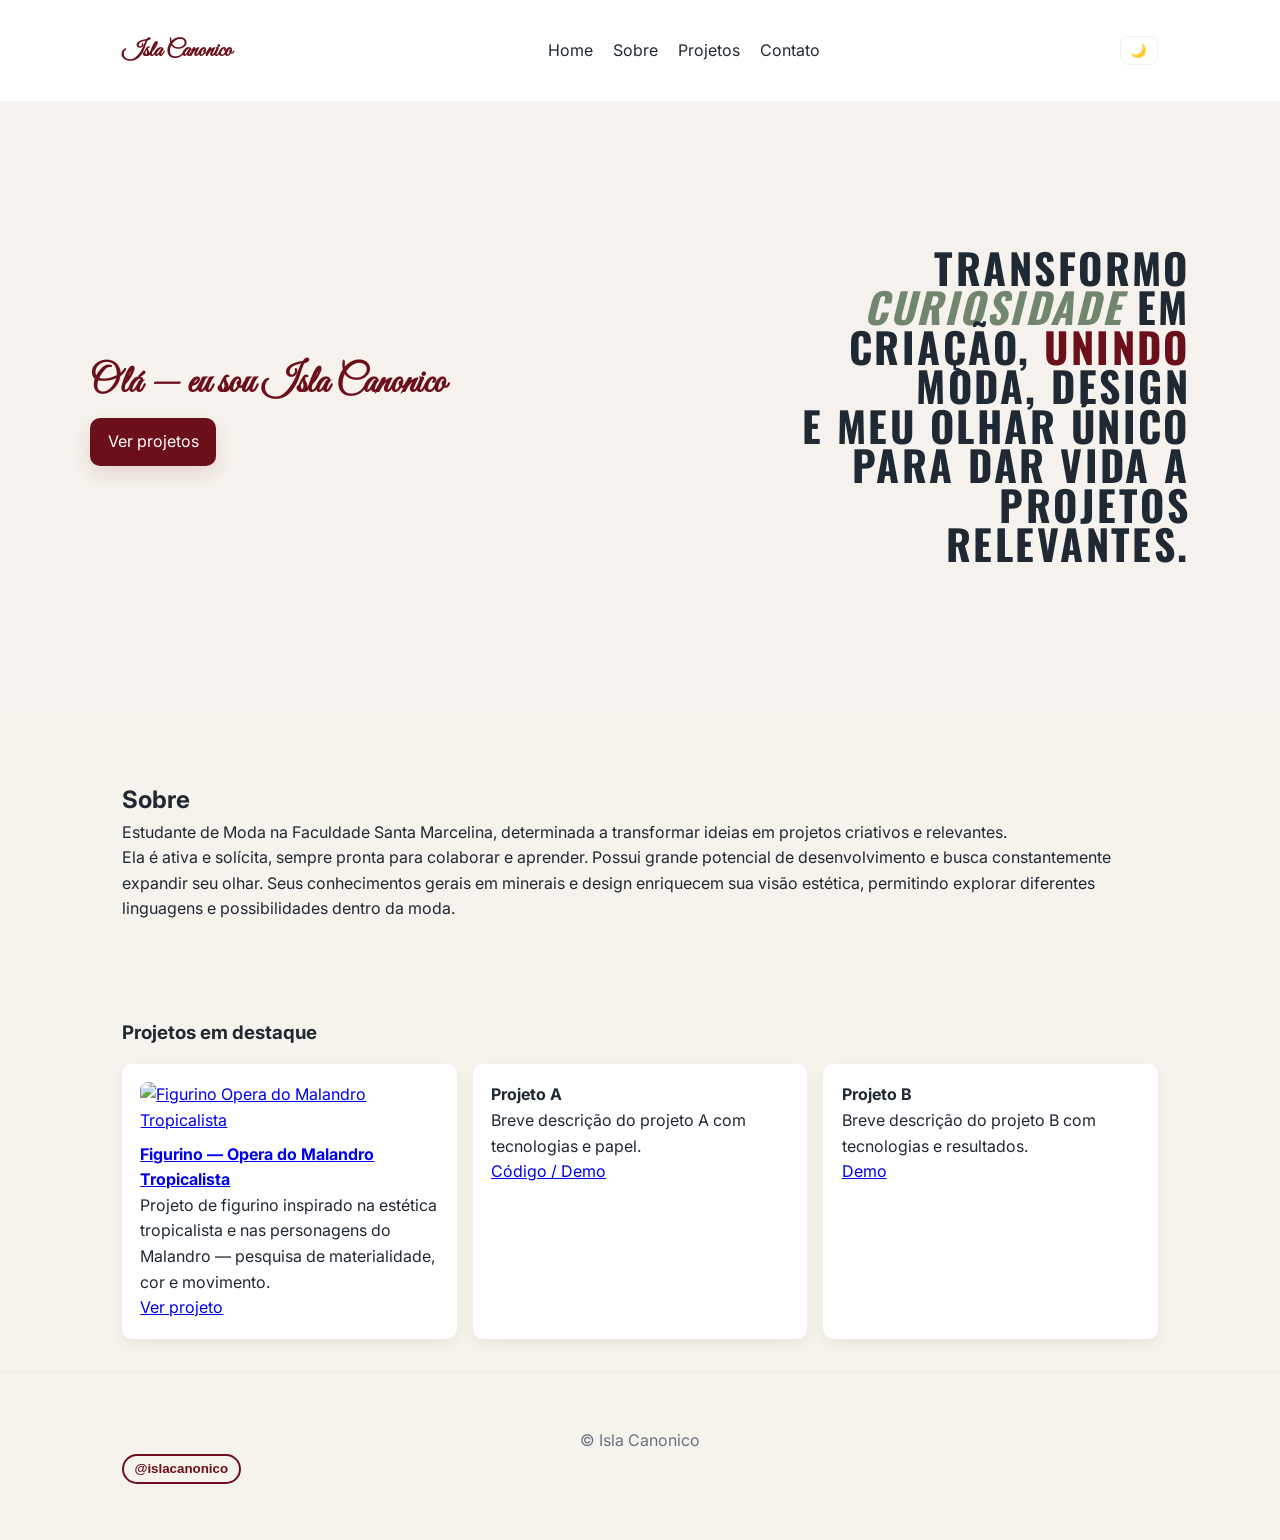
==== commit 3dd7f5cc: "Add Opera do Malandro photos (webp + jpg), gallery on project page and replace featured thumbnail wi" ====
--- a/index.html
+++ b/index.html
@@ -62,14 +62,12 @@
       </div>
     </section>
 
-    <!-- Project video removed from Home per request; the video is available on the dedicated project page -->
-
     <section id="featured" class="container">
       <h3>Projetos em destaque</h3>
       <div class="grid">
         <article class="card">
           <a href="opera-do-malandro.html">
-            <img src="/assets/images/opera-thumb.svg" alt="Figurino Opera do Malandro Tropicalista" style="width:100%;border-radius:8px;margin-bottom:.5rem;" />
+            <img src="/assets/images/opera-thumb.jpg" alt="Figurino Opera do Malandro Tropicalista" style="width:100%;border-radius:8px;margin-bottom:.5rem;" />
             <h4>Figurino — Opera do Malandro Tropicalista</h4>
           </a>
           <p>Projeto de figurino inspirado na estética tropicalista e nas personagens do Malandro — pesquisa de materialidade, cor e movimento.</p>
@@ -101,7 +99,7 @@
     </div>
   </footer>
 
-  <div id="ig-toast" class="ig-toast" aria-hidden="true">Abrindo Instagram…</div>
+  <div id="ig-toast" class="ig-toast" aria-hidden="true">Abrindo...</div>
   <script src="assets/js/ig-open.js" defer></script>
   <script src="assets/js/impact-anim.js" defer></script>
   <script src="assets/js/theme.js" defer></script>
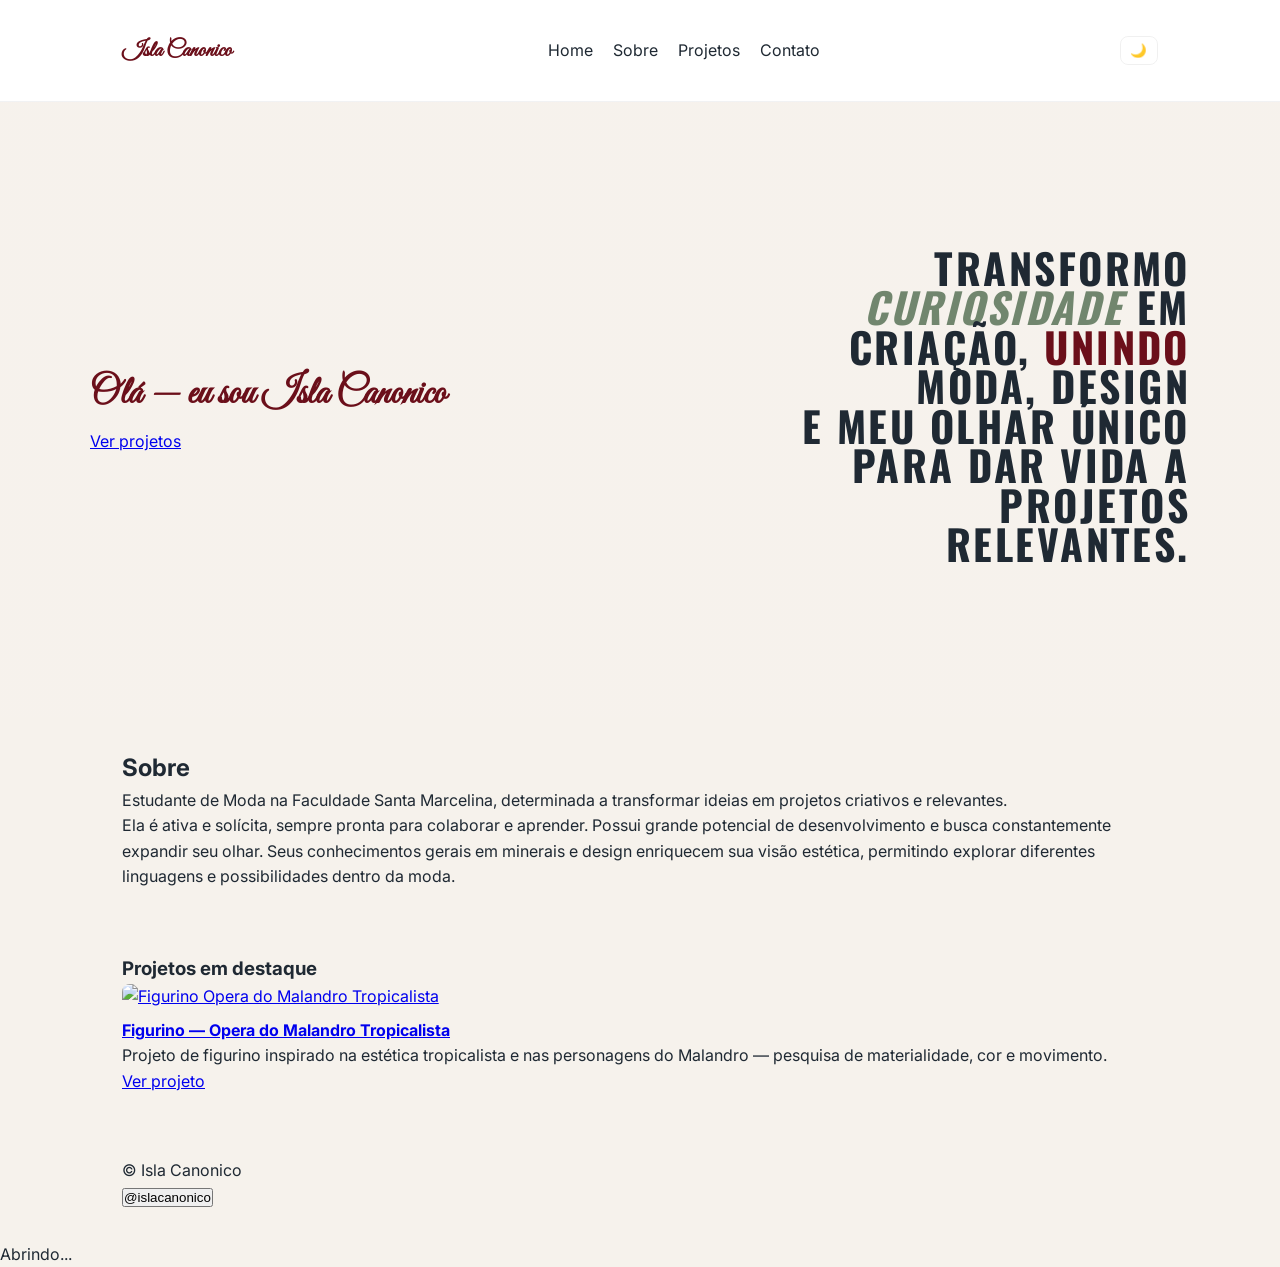
==== commit ea26975b: "Apply toile background to Home (use absolute path, overlay, webp+) and remove featured projects A an" ====
--- a/index.html
+++ b/index.html
@@ -73,16 +73,6 @@
           <p>Projeto de figurino inspirado na estética tropicalista e nas personagens do Malandro — pesquisa de materialidade, cor e movimento.</p>
           <p><a href="opera-do-malandro.html">Ver projeto</a></p>
         </article>
-        <article class="card">
-          <h4>Projeto A</h4>
-          <p>Breve descrição do projeto A com tecnologias e papel.</p>
-          <p><a href="#">Código / Demo</a></p>
-        </article>
-        <article class="card">
-          <h4>Projeto B</h4>
-          <p>Breve descrição do projeto B com tecnologias e resultados.</p>
-          <p><a href="#">Demo</a></p>
-        </article>
       </div>
     </section>
 
--- a/css/style.css
+++ b/css/style.css
@@ -50,52 +50,19 @@
 .impact-accent{color:var(--color-primary);}
 
 /* Ensure the block doesn't overflow hero or other pages */
-.section-bg--home .hero-inner{position:relative; z-index:2}
-
-.btn-primary{background:var(--color-primary);color:#fff;padding:.7rem 1.1rem;border-radius:10px;border:0;cursor:pointer;transition:background var(--transition),transform var(--transition);display:inline-block;text-decoration:none;box-shadow:0 8px 20px rgba(107,15,26,.12)}
-.btn-primary:hover{background:var(--color-primary-dark);transform:translateY(-2px)}
-.about-inner, .projects-list, .contact-inner{padding:2rem 0}
-.grid{display:grid;grid-template-columns:repeat(auto-fit,minmax(220px,1fr));gap:1rem;margin-top:1rem}
-.card{background:var(--color-card);padding:1.15rem;border-radius:var(--radius);box-shadow:0 6px 18px rgba(15,23,35,.06);transition:transform 220ms ease,box-shadow 220ms ease}
-.card:hover{transform:translateY(-6px);box-shadow:0 18px 36px rgba(15,23,35,.12)}
-.site-footer{Padding:1.5rem 0;text-align:center;color:#6b7280;border-top:1px solid rgba(31,41,51,.04)}
-
-/* Social / Instagram button */
-.socials{display:flex;align-items:center;gap:0.75rem}
-.ig-btn{background:transparent;border:2px solid var(--color-primary);color:var(--color-primary);padding:.35rem .65rem;border-radius:999px;font-weight:600;cursor:pointer;transition:all var(--transition);display:inline-flex;align-items:center;gap:.5rem;text-decoration:none}
-.ig-btn:hover{background:var(--color-primary);color:#fff;transform:translateY(-2px)}
-.ig-toast{position:fixed;left:50%;bottom:6%;transform:translateX(-50%) translateY(10px);background:rgba(31,41,51,.95);color:#fff;padding:.6rem 1rem;border-radius:999px;opacity:0;pointer-events:none;transition:opacity 180ms ease,transform 180ms ease}
-.ig-toast.show{opacity:1;transform:translateX(-50%) translateY(0)}
-
-/* Project video card (interactive) */
-.project-video{margin:2rem 0;text-align:left}
-.video-card{position:relative;display:inline-block;width:min(720px,100%);cursor:pointer;border-radius:10px;overflow:hidden;box-shadow:0 10px 30px rgba(0,0,0,.18)}
-.video-poster{display:block;width:100%;height:auto;object-fit:cover;background:#f4f0ea}
-.play-overlay{position:absolute;inset:0;display:flex;align-items:center;justify-content:center;background:linear-gradient(180deg, rgba(0,0,0,0) 0%, rgba(0,0,0,.28) 60%)}
-.play-icon{font-size:3.8rem;color:#fff;padding:.4rem .6rem;border-radius:999px;background:rgba(0,0,0,.4);box-shadow:0 6px 18px rgba(0,0,0,.25)}
-.video-meta{margin-top:.6rem;color:var(--color-text)}
-.btn-link{background:none;border:0;color:var(--color-primary);cursor:pointer;text-decoration:underline;padding:0;font:inherit}
-
-/* modal */
-.video-modal{position:fixed;inset:0;display:flex;align-items:center;justify-content:center;padding:2rem;z-index:10000}
-.video-modal[hidden]{display:none}
-.video-modal__backdrop{position:absolute;inset:0;background:rgba(0,0,0,.6)}
-.video-modal__inner{position:relative;max-width:940px;width:100%;z-index:10001;background:var(--color-card);border-radius:8px;padding:1rem}
-.video-embed-wrap iframe, .video-embed-wrap blockquote{width:100%;height:560px}
-@media(max-width:720px){ .video-embed-wrap iframe, .video-embed-wrap blockquote{height:56vw} }
-
-/* Backgrounds mapped to pages */
-.section-bg--home{
+.section-bg--home{ 
+  /* use webp first (absolute path) and provide a soft ivory overlay so the pattern doesn't overpower text */
   background-image:
-    linear-gradient(rgba(246,242,236,0.72), rgba(246,242,236,0.72)),
-    url('assets/images/xadrez.jpg');
-  background-size:cover;
+    linear-gradient(rgba(246,242,236,0.88), rgba(246,242,236,0.88)),
+    url('/assets/images/toile-4.webp');
+  background-repeat:repeat;
+  background-size:auto;
   background-position:center;
 }
 .section-bg--about{
   background-image:
     linear-gradient(rgba(246,242,236,0.86), rgba(246,242,236,0.86)),
-    url('assets/images/toile.jpg');
+    url('/assets/images/toile.jpg');
   background-size:cover;
   background-position:center;
 }
